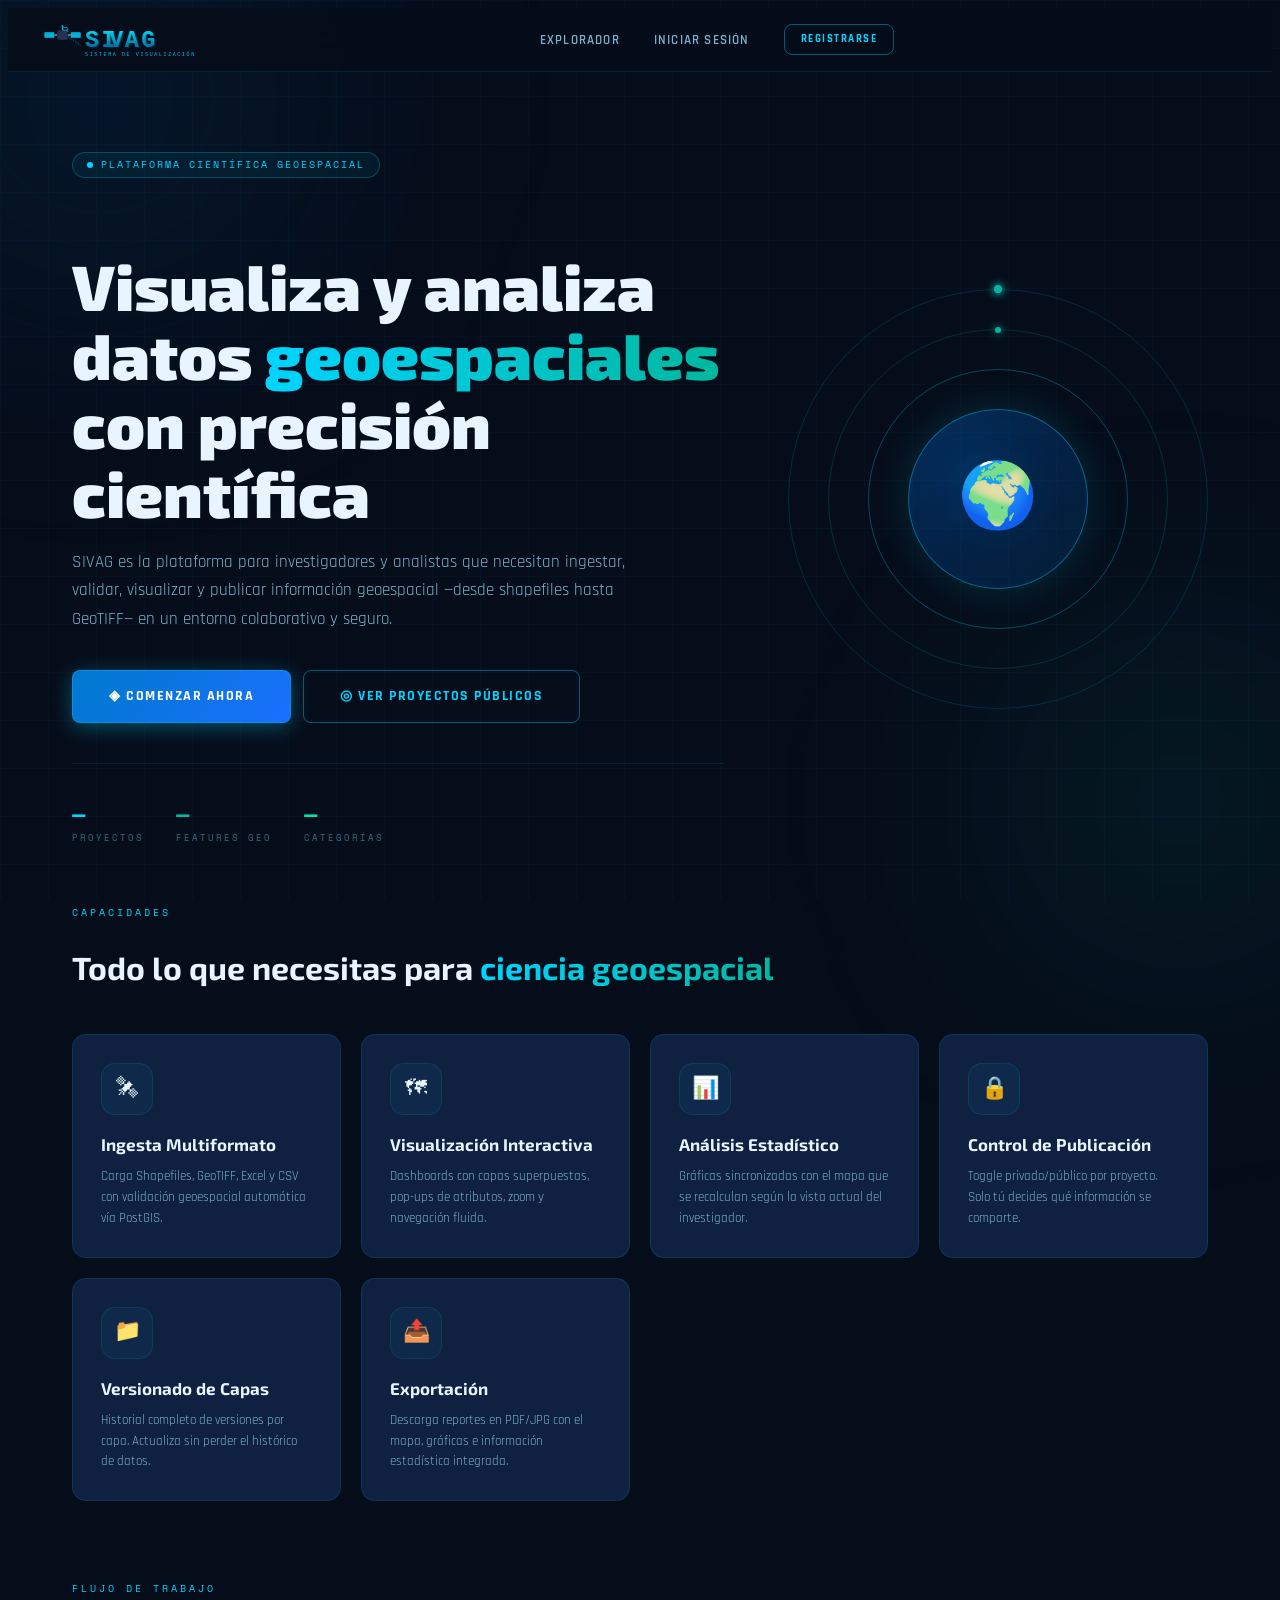
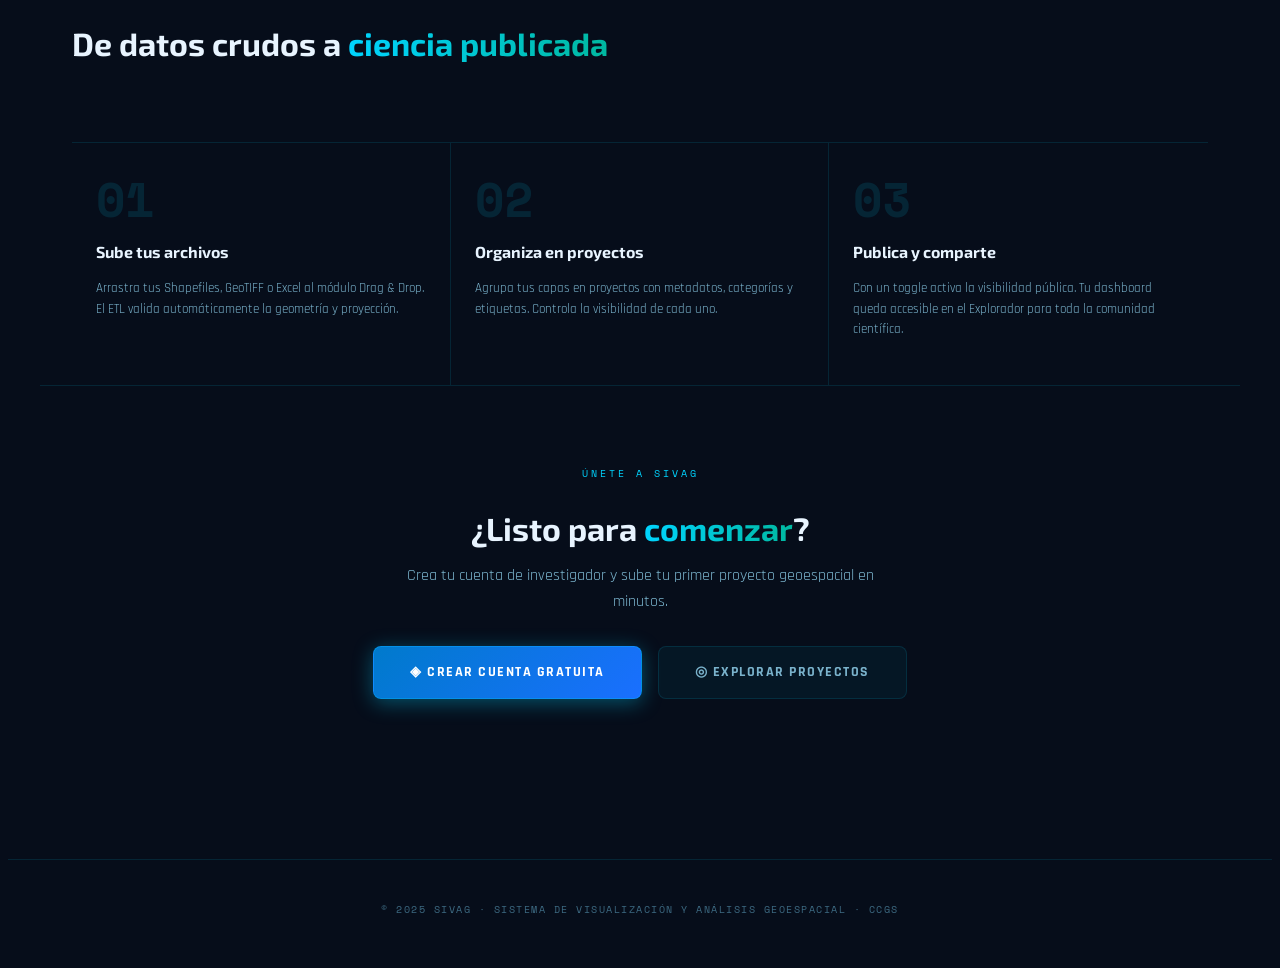
==== frontend/index.html @ d588e7d5 "Paso 6: Frontend base + autenticación UI Implementaciones frontend: - Sistema de diseño dark-space g" ====
<!DOCTYPE html>
<html lang="es">
<head>
  <meta charset="UTF-8" />
  <meta name="viewport" content="width=device-width, initial-scale=1.0" />
  <title>SIVAG — Sistema de Visualización y Análisis Geoespacial</title>
  <link rel="stylesheet" href="css/sivag.css" />
  <style>
    .sv-feature-grid {
      display: grid;
      grid-template-columns: repeat(auto-fit, minmax(260px, 1fr));
      gap: 20px;
      margin-top: 48px;
    }

    .sv-feature-card {
      padding: 28px;
      background: var(--bg-card);
      border: 1px solid var(--border-dim);
      border-radius: var(--radius-lg);
      transition: var(--transition);
    }

    .sv-feature-card:hover {
      border-color: rgba(0, 212, 255, 0.3);
      transform: translateY(-3px);
    }

    .sv-feature-card h3 {
      font-family: var(--font-display);
      font-size: 17px;
      font-weight: 700;
      color: var(--text-primary);
      margin: 0 0 8px;
    }

    .sv-feature-card p {
      font-size: 13px;
      color: var(--text-secondary);
      margin: 0;
      line-height: 1.6;
    }

    .sv-hero-globe {
      position: relative;
      width: 420px;
      height: 420px;
      flex-shrink: 0;
    }

    .sv-globe-ring {
      position: absolute;
      border-radius: 50%;
      border: 1px solid;
      transform-style: preserve-3d;
    }

    .sv-globe-outer {
      inset: 0;
      border-color: rgba(0, 212, 255, 0.15);
      animation: globe-spin 20s linear infinite;
    }

    .sv-globe-mid {
      inset: 40px;
      border-color: rgba(0, 184, 160, 0.2);
      animation: globe-spin 14s linear infinite reverse;
    }

    .sv-globe-inner {
      inset: 80px;
      border-color: rgba(0, 212, 255, 0.3);
      animation: globe-spin 8s linear infinite;
    }

    .sv-globe-core {
      position: absolute;
      inset: 120px;
      border-radius: 50%;
      background: radial-gradient(circle at 35% 35%, rgba(0, 100, 200, 0.4), rgba(0, 50, 100, 0.2));
      border: 1px solid rgba(0, 212, 255, 0.4);
      display: flex;
      align-items: center;
      justify-content: center;
      font-size: 64px;
      box-shadow: 0 0 40px rgba(0, 212, 255, 0.15), inset 0 0 40px rgba(0, 100, 200, 0.1);
    }

    .sv-globe-dot {
      position: absolute;
      width: 6px;
      height: 6px;
      border-radius: 50%;
      background: var(--accent-cyan);
      box-shadow: 0 0 8px var(--accent-cyan);
    }

    @keyframes globe-spin {
      from { transform: rotate(0deg) rotateX(30deg); }
      to   { transform: rotate(360deg) rotateX(30deg); }
    }

    .sv-orbit-dot {
      position: absolute;
      width: 8px; height: 8px;
      border-radius: 50%;
      background: var(--accent-teal);
      box-shadow: 0 0 10px var(--accent-teal);
      top: -4px; left: calc(50% - 4px);
      transform-origin: 4px calc(50% + 4px + 120px);
      animation: orbit 6s linear infinite;
    }

    @keyframes orbit {
      from { transform: rotate(0deg); }
      to   { transform: rotate(360deg); }
    }

    .sv-hero-layout {
      display: flex;
      align-items: center;
      gap: 64px;
    }

    .sv-hero-content { flex: 1; }

    .sv-steps {
      display: grid;
      grid-template-columns: repeat(3, 1fr);
      gap: 0;
      margin-top: 80px;
    }

    .sv-step-card {
      padding: 32px 24px;
      border-top: 1px solid var(--border-dim);
      position: relative;
    }

    .sv-step-card:not(:last-child) {
      border-right: 1px solid var(--border-dim);
    }

    .sv-step-num-big {
      font-family: var(--font-mono);
      font-size: 48px;
      font-weight: 700;
      color: var(--border-dim);
      line-height: 1;
      margin-bottom: 12px;
    }

    .sv-step-card h3 {
      font-family: var(--font-display);
      font-size: 16px;
      font-weight: 700;
      color: var(--text-primary);
      margin-bottom: 8px;
    }

    .sv-step-card p {
      font-size: 13px;
      color: var(--text-secondary);
      line-height: 1.6;
    }

    .sv-cta-section {
      text-align: center;
      padding: 80px 0;
      border-top: 1px solid var(--border-dim);
    }

    @media (max-width: 900px) {
      .sv-hero-layout {
        flex-direction: column;
        gap: 40px;
      }
      .sv-hero-globe {
        width: 280px;
        height: 280px;
      }
      .sv-globe-core { font-size: 42px; }
      .sv-steps { grid-template-columns: 1fr; }
      .sv-step-card:not(:last-child) { border-right: none; border-bottom: 1px solid var(--border-dim); }
    }
  </style>
</head>
<body>
  <div class="sv-bg-grid"></div>
  <div class="sv-bg-orb sv-bg-orb-1"></div>
  <div class="sv-bg-orb sv-bg-orb-2"></div>

  <!-- NAVBAR -->
  <nav class="sv-navbar" id="sv-main-navbar">
    <a href="index.html" class="sv-navbar-logo">
      <img src="assets/logo.svg" alt="SIVAG" />
    </a>
    <ul class="sv-navbar-nav" id="sv-navbar-nav">
      <!-- Renderizado dinámico por ui.js -->
    </ul>
    <div id="sv-user-badge-wrap"></div>
    <button class="sv-navbar-toggler" id="sv-navbar-toggler" aria-label="Menú">☰</button>
  </nav>

  <!-- HERO -->
  <section class="sv-hero" style="position:relative;z-index:1;">
    <div style="max-width:1200px;margin:0 auto;padding:0 2rem;">
      <div class="sv-hero-layout">
        <div class="sv-hero-content sv-page">
          <span class="sv-hero-tag">Plataforma Científica Geoespacial</span>
          <h1 class="sv-hero-title">
            Visualiza y analiza<br>
            datos <span class="highlight">geoespaciales</span><br>
            con precisión científica
          </h1>
          <p class="sv-hero-body">
            SIVAG es la plataforma para investigadores y analistas que necesitan 
            ingestar, validar, visualizar y publicar información geoespacial 
            —desde shapefiles hasta GeoTIFF— en un entorno colaborativo y seguro.
          </p>
          <div style="display:flex;gap:12px;flex-wrap:wrap;">
            <a href="registro.html" class="sv-btn sv-btn-primary sv-btn-lg">
              ◈ Comenzar ahora
            </a>
            <a href="explorador.html" class="sv-btn sv-btn-outline sv-btn-lg">
              ◎ Ver proyectos públicos
            </a>
          </div>

          <!-- Stats rápidas -->
          <div style="display:flex;gap:32px;margin-top:40px;padding-top:32px;border-top:1px solid var(--border-dim);">
            <div>
              <div style="font-family:var(--font-mono);font-size:22px;font-weight:700;color:var(--accent-cyan);" id="stat-proyectos">—</div>
              <div style="font-family:var(--font-mono);font-size:9px;letter-spacing:2px;text-transform:uppercase;color:var(--text-muted);">Proyectos</div>
            </div>
            <div>
              <div style="font-family:var(--font-mono);font-size:22px;font-weight:700;color:var(--accent-teal);" id="stat-features">—</div>
              <div style="font-family:var(--font-mono);font-size:9px;letter-spacing:2px;text-transform:uppercase;color:var(--text-muted);">Features geo</div>
            </div>
            <div>
              <div style="font-family:var(--font-mono);font-size:22px;font-weight:700;color:var(--accent-green);" id="stat-categorias">—</div>
              <div style="font-family:var(--font-mono);font-size:9px;letter-spacing:2px;text-transform:uppercase;color:var(--text-muted);">Categorías</div>
            </div>
          </div>
        </div>

        <!-- Globo animado -->
        <div class="sv-hero-globe">
          <div class="sv-globe-ring sv-globe-outer">
            <div class="sv-globe-dot" style="top:-3px;left:calc(50% - 3px);"></div>
          </div>
          <div class="sv-globe-ring sv-globe-mid">
            <div class="sv-globe-dot" style="top:-3px;left:calc(50% - 3px);background:var(--accent-teal);box-shadow:0 0 8px var(--accent-teal);"></div>
          </div>
          <div class="sv-globe-ring sv-globe-inner"></div>
          <div class="sv-globe-core">🌍</div>
          <div class="sv-orbit-dot"></div>
        </div>
      </div>
    </div>
  </section>

  <!-- FEATURES -->
  <section style="max-width:1200px;margin:0 auto;padding:0 2rem 80px;position:relative;z-index:1;">
    <span class="sv-eyebrow">Capacidades</span>
    <h2 class="sv-section-title">Todo lo que necesitas para <span>ciencia geoespacial</span></h2>

    <div class="sv-feature-grid">
      <div class="sv-feature-card sv-page">
        <div class="sv-feature-icon">🛰</div>
        <h3>Ingesta Multiformato</h3>
        <p>Carga Shapefiles, GeoTIFF, Excel y CSV con validación geoespacial automática vía PostGIS.</p>
      </div>
      <div class="sv-feature-card sv-page">
        <div class="sv-feature-icon">🗺</div>
        <h3>Visualización Interactiva</h3>
        <p>Dashboards con capas superpuestas, pop-ups de atributos, zoom y navegación fluida.</p>
      </div>
      <div class="sv-feature-card sv-page">
        <div class="sv-feature-icon">📊</div>
        <h3>Análisis Estadístico</h3>
        <p>Gráficas sincronizadas con el mapa que se recalculan según la vista actual del investigador.</p>
      </div>
      <div class="sv-feature-card sv-page">
        <div class="sv-feature-icon">🔒</div>
        <h3>Control de Publicación</h3>
        <p>Toggle privado/público por proyecto. Solo tú decides qué información se comparte.</p>
      </div>
      <div class="sv-feature-card sv-page">
        <div class="sv-feature-icon">📁</div>
        <h3>Versionado de Capas</h3>
        <p>Historial completo de versiones por capa. Actualiza sin perder el histórico de datos.</p>
      </div>
      <div class="sv-feature-card sv-page">
        <div class="sv-feature-icon">📤</div>
        <h3>Exportación</h3>
        <p>Descarga reportes en PDF/JPG con el mapa, gráficas e información estadística integrada.</p>
      </div>
    </div>
  </section>

  <!-- CÓMO FUNCIONA -->
  <section style="max-width:1200px;margin:0 auto;padding:0 2rem;position:relative;z-index:1;">
    <span class="sv-eyebrow">Flujo de trabajo</span>
    <h2 class="sv-section-title">De datos crudos a <span>ciencia publicada</span></h2>

    <div class="sv-steps">
      <div class="sv-step-card">
        <div class="sv-step-num-big">01</div>
        <h3>Sube tus archivos</h3>
        <p>Arrastra tus Shapefiles, GeoTIFF o Excel al módulo Drag & Drop. El ETL valida automáticamente la geometría y proyección.</p>
      </div>
      <div class="sv-step-card">
        <div class="sv-step-num-big">02</div>
        <h3>Organiza en proyectos</h3>
        <p>Agrupa tus capas en proyectos con metadatos, categorías y etiquetas. Controla la visibilidad de cada uno.</p>
      </div>
      <div class="sv-step-card">
        <div class="sv-step-num-big">03</div>
        <h3>Publica y comparte</h3>
        <p>Con un toggle activa la visibilidad pública. Tu dashboard queda accesible en el Explorador para toda la comunidad científica.</p>
      </div>
    </div>
  </section>

  <!-- CTA -->
  <section class="sv-cta-section" style="max-width:1200px;margin:0 auto;padding:80px 2rem;position:relative;z-index:1;">
    <span class="sv-eyebrow">Únete a SIVAG</span>
    <h2 class="sv-section-title" style="margin-bottom:16px;">¿Listo para <span>comenzar</span>?</h2>
    <p style="color:var(--text-secondary);font-size:16px;margin-bottom:32px;max-width:480px;margin-left:auto;margin-right:auto;">
      Crea tu cuenta de investigador y sube tu primer proyecto geoespacial en minutos.
    </p>
    <div style="display:flex;gap:16px;justify-content:center;flex-wrap:wrap;">
      <a href="registro.html" class="sv-btn sv-btn-primary sv-btn-lg">
        ◈ Crear cuenta gratuita
      </a>
      <a href="explorador.html" class="sv-btn sv-btn-ghost sv-btn-lg">
        ◎ Explorar proyectos
      </a>
    </div>
  </section>

  <!-- FOOTER -->
  <footer class="sv-footer" style="position:relative;z-index:1;">
    <div style="max-width:1200px;margin:0 auto;padding:0 2rem;">
      <p class="sv-footer-text">
        © 2025 SIVAG · Sistema de Visualización y Análisis Geoespacial · CCGS
      </p>
    </div>
  </footer>

  <script type="module">
    import { renderNavbar } from './js/ui.js';
    import { API } from './js/api.js';

    renderNavbar();

    // Cargar estadísticas públicas
    async function loadStats() {
      try {
        const cats = await API.get('/api/proyectos/categorias/');
        const total = cats.reduce((sum, c) => sum + (c.total || 0), 0);
        document.getElementById('stat-proyectos').textContent = total;
        document.getElementById('stat-categorias').textContent = cats.length;

        const proyectos = await API.get('/api/proyectos/?page_size=1');
        if (proyectos.total) {
          document.getElementById('stat-proyectos').textContent = proyectos.total;
        }
      } catch {
        // Stats no críticas
      }
    }

    loadStats();
  </script>
</body>
</html>
---- frontend/css/sivag.css ----
/* ================================================================
   SIVAG — sivag.css
   Sistema de Visualización y Análisis Geoespacial
   Tema: Dark-space científico con acentos cyan/teal
   ================================================================ */

/* ── Google Fonts ─────────────────────────────────────────────── */
@import url('https://fonts.googleapis.com/css2?family=Space+Mono:ital,wght@0,400;0,700;1,400&family=Exo+2:ital,wght@0,300;0,400;0,600;0,700;0,900;1,300&family=Rajdhani:wght@300;400;500;600;700&display=swap');

/* ── Variables ─────────────────────────────────────────────────── */
:root {
  --bg-deep:       #060d1a;
  --bg-dark:       #0b1729;
  --bg-card:       #0f2040;
  --bg-card-hover: #132845;
  --bg-input:      #0a1830;
  --bg-glass:      rgba(0, 180, 220, 0.06);

  --accent-cyan:   #00d4ff;
  --accent-teal:   #00b8a0;
  --accent-blue:   #1a6fff;
  --accent-green:  #00e5aa;
  --accent-amber:  #ffb700;
  --accent-red:    #ff4466;

  --text-primary:  #e8f4ff;
  --text-secondary:#7ab3cc;
  --text-muted:    #3d6a82;
  --text-label:    #00d4ff;

  --border-dim:    rgba(0, 212, 255, 0.12);
  --border-glow:   rgba(0, 212, 255, 0.4);
  --border-input:  rgba(0, 212, 255, 0.2);

  --shadow-card:   0 8px 32px rgba(0, 0, 0, 0.6);
  --shadow-glow:   0 0 24px rgba(0, 212, 255, 0.2);
  --shadow-btn:    0 4px 20px rgba(0, 212, 255, 0.35);

  --font-display:  'Exo 2', sans-serif;
  --font-mono:     'Space Mono', monospace;
  --font-ui:       'Rajdhani', sans-serif;

  --radius-sm:     4px;
  --radius-md:     8px;
  --radius-lg:     14px;
  --radius-xl:     20px;

  --transition:    all 0.25s cubic-bezier(0.4, 0, 0.2, 1);
  --transition-slow: all 0.5s cubic-bezier(0.4, 0, 0.2, 1);
}

/* ── Reset & Base ────────────────────────────────────────────── */
*, *::before, *::after { box-sizing: border-box; }

html { scroll-behavior: smooth; }

body {
  font-family: var(--font-ui);
  font-size: 15px;
  background-color: var(--bg-deep);
  color: var(--text-primary);
  min-height: 100vh;
  overflow-x: hidden;
  line-height: 1.6;
}

/* Scrollbar */
::-webkit-scrollbar { width: 6px; }
::-webkit-scrollbar-track { background: var(--bg-dark); }
::-webkit-scrollbar-thumb { background: var(--accent-teal); border-radius: 3px; }

/* ── Background grid ─────────────────────────────────────────── */
.sv-bg-grid {
  position: fixed;
  inset: 0;
  z-index: 0;
  background-image:
    linear-gradient(rgba(0, 212, 255, 0.03) 1px, transparent 1px),
    linear-gradient(90deg, rgba(0, 212, 255, 0.03) 1px, transparent 1px);
  background-size: 48px 48px;
  pointer-events: none;
}

.sv-bg-orb {
  position: fixed;
  border-radius: 50%;
  filter: blur(120px);
  pointer-events: none;
  z-index: 0;
}

.sv-bg-orb-1 {
  width: 600px; height: 600px;
  top: -200px; left: -200px;
  background: radial-gradient(circle, rgba(0, 100, 180, 0.18) 0%, transparent 70%);
}

.sv-bg-orb-2 {
  width: 500px; height: 500px;
  bottom: -150px; right: -150px;
  background: radial-gradient(circle, rgba(0, 180, 160, 0.14) 0%, transparent 70%);
}

/* ── Navbar ──────────────────────────────────────────────────── */
.sv-navbar {
  position: sticky;
  top: 0;
  z-index: 1000;
  background: rgba(6, 13, 26, 0.88);
  backdrop-filter: blur(16px);
  -webkit-backdrop-filter: blur(16px);
  border-bottom: 1px solid var(--border-dim);
  padding: 0 2rem;
  height: 64px;
  display: flex;
  align-items: center;
  justify-content: space-between;
  transition: var(--transition);
}

.sv-navbar.scrolled {
  box-shadow: 0 2px 24px rgba(0, 0, 0, 0.5);
  border-bottom-color: var(--border-glow);
}

.sv-navbar-logo {
  display: flex;
  align-items: center;
  gap: 12px;
  text-decoration: none;
}

.sv-navbar-logo img {
  height: 44px;
  width: auto;
}

.sv-navbar-nav {
  display: flex;
  align-items: center;
  gap: 4px;
  list-style: none;
  margin: 0;
  padding: 0;
}

.sv-nav-link {
  font-family: var(--font-ui);
  font-size: 13px;
  font-weight: 600;
  letter-spacing: 1.2px;
  text-transform: uppercase;
  color: var(--text-secondary);
  text-decoration: none;
  padding: 6px 14px;
  border-radius: var(--radius-sm);
  transition: var(--transition);
  border: 1px solid transparent;
  position: relative;
}

.sv-nav-link:hover, .sv-nav-link.active {
  color: var(--accent-cyan);
  border-color: var(--border-dim);
  background: var(--bg-glass);
}

.sv-nav-link::after {
  content: '';
  position: absolute;
  bottom: -1px; left: 50%; right: 50%;
  height: 2px;
  background: var(--accent-cyan);
  transition: var(--transition);
  opacity: 0;
}

.sv-nav-link.active::after,
.sv-nav-link:hover::after {
  left: 14px; right: 14px;
  opacity: 1;
}

/* User badge in navbar */
.sv-user-badge {
  display: flex;
  align-items: center;
  gap: 8px;
  padding: 4px 12px 4px 4px;
  border: 1px solid var(--border-dim);
  border-radius: 24px;
  background: var(--bg-glass);
  cursor: pointer;
  transition: var(--transition);
}

.sv-user-badge:hover {
  border-color: var(--border-glow);
  background: rgba(0, 212, 255, 0.1);
}

.sv-user-avatar {
  width: 28px; height: 28px;
  border-radius: 50%;
  background: linear-gradient(135deg, var(--accent-blue), var(--accent-teal));
  display: flex; align-items: center; justify-content: center;
  font-size: 12px; font-weight: 700;
  font-family: var(--font-mono);
  color: var(--text-primary);
}

.sv-user-name {
  font-size: 12px;
  font-weight: 600;
  letter-spacing: 0.5px;
  color: var(--text-primary);
}

.sv-role-badge {
  font-size: 9px;
  font-family: var(--font-mono);
  letter-spacing: 1px;
  text-transform: uppercase;
  padding: 1px 6px;
  border-radius: 3px;
}

.sv-role-badge.inv  { background: rgba(0, 212, 255, 0.15); color: var(--accent-cyan); border: 1px solid rgba(0,212,255,0.3); }
.sv-role-badge.norm { background: rgba(0, 229, 170, 0.15); color: var(--accent-green); border: 1px solid rgba(0,229,170,0.3); }
.sv-role-badge.adm  { background: rgba(255, 183, 0, 0.15); color: var(--accent-amber); border: 1px solid rgba(255,183,0,0.3); }

/* Mobile hamburger */
.sv-navbar-toggler {
  display: none;
  background: none;
  border: 1px solid var(--border-dim);
  border-radius: var(--radius-sm);
  color: var(--text-secondary);
  padding: 6px 10px;
  cursor: pointer;
  font-size: 18px;
  transition: var(--transition);
}

.sv-navbar-toggler:hover {
  border-color: var(--accent-cyan);
  color: var(--accent-cyan);
}

/* ── Buttons ────────────────────────────────────────────────── */
.sv-btn {
  display: inline-flex;
  align-items: center;
  justify-content: center;
  gap: 8px;
  font-family: var(--font-ui);
  font-size: 13px;
  font-weight: 700;
  letter-spacing: 1.5px;
  text-transform: uppercase;
  padding: 10px 24px;
  border-radius: var(--radius-md);
  border: 1px solid transparent;
  cursor: pointer;
  text-decoration: none;
  transition: var(--transition);
  position: relative;
  overflow: hidden;
  white-space: nowrap;
}

.sv-btn::before {
  content: '';
  position: absolute;
  inset: 0;
  background: linear-gradient(135deg, rgba(255,255,255,0.08) 0%, transparent 60%);
  opacity: 0;
  transition: var(--transition);
}

.sv-btn:hover::before { opacity: 1; }

.sv-btn-primary {
  background: linear-gradient(135deg, #007acc, var(--accent-blue));
  color: #fff;
  border-color: rgba(0, 180, 255, 0.4);
  box-shadow: var(--shadow-btn);
}

.sv-btn-primary:hover {
  transform: translateY(-2px);
  box-shadow: 0 8px 28px rgba(0, 212, 255, 0.45);
  color: #fff;
}

.sv-btn-primary:active { transform: translateY(0); }

.sv-btn-outline {
  background: transparent;
  color: var(--accent-cyan);
  border-color: var(--border-glow);
}

.sv-btn-outline:hover {
  background: var(--bg-glass);
  transform: translateY(-2px);
  color: var(--accent-cyan);
}

.sv-btn-ghost {
  background: var(--bg-glass);
  color: var(--text-secondary);
  border-color: var(--border-dim);
}

.sv-btn-ghost:hover {
  color: var(--text-primary);
  border-color: var(--border-glow);
}

.sv-btn-danger {
  background: rgba(255, 68, 102, 0.15);
  color: var(--accent-red);
  border-color: rgba(255, 68, 102, 0.35);
}

.sv-btn-danger:hover {
  background: rgba(255, 68, 102, 0.25);
  color: var(--accent-red);
}

.sv-btn-sm { padding: 6px 16px; font-size: 11px; }
.sv-btn-lg { padding: 14px 36px; font-size: 14px; }
.sv-btn-block { width: 100%; }

.sv-btn:disabled {
  opacity: 0.4;
  cursor: not-allowed;
  transform: none !important;
  box-shadow: none !important;
}

/* Spinner inside button */
.sv-btn .sv-spinner {
  width: 14px; height: 14px;
  border: 2px solid rgba(255,255,255,0.3);
  border-top-color: #fff;
  border-radius: 50%;
  animation: spin 0.6s linear infinite;
}

@keyframes spin { to { transform: rotate(360deg); } }

/* ── Forms ─────────────────────────────────────────────────── */
.sv-form-group {
  margin-bottom: 20px;
  position: relative;
}

.sv-label {
  display: block;
  font-family: var(--font-mono);
  font-size: 10px;
  letter-spacing: 2px;
  text-transform: uppercase;
  color: var(--text-label);
  margin-bottom: 6px;
}

.sv-input {
  display: block;
  width: 100%;
  padding: 11px 16px;
  background: var(--bg-input);
  border: 1px solid var(--border-input);
  border-radius: var(--radius-md);
  color: var(--text-primary);
  font-family: var(--font-ui);
  font-size: 14px;
  font-weight: 500;
  transition: var(--transition);
  outline: none;
}

.sv-input:focus {
  border-color: var(--accent-cyan);
  box-shadow: 0 0 0 3px rgba(0, 212, 255, 0.12);
  background: rgba(0, 212, 255, 0.04);
}

.sv-input::placeholder { color: var(--text-muted); font-weight: 400; }

.sv-input.is-invalid {
  border-color: var(--accent-red);
  box-shadow: 0 0 0 3px rgba(255, 68, 102, 0.12);
}

.sv-input.is-valid {
  border-color: var(--accent-green);
}

.sv-field-error {
  font-family: var(--font-mono);
  font-size: 10px;
  letter-spacing: 0.5px;
  color: var(--accent-red);
  margin-top: 5px;
  display: none;
  animation: fadeInDown 0.2s ease;
}

.sv-field-error.visible { display: block; }

.sv-input-icon {
  position: relative;
}

.sv-input-icon .sv-input {
  padding-left: 42px;
}

.sv-input-icon .sv-icon {
  position: absolute;
  left: 14px;
  top: 50%;
  transform: translateY(-50%);
  color: var(--text-muted);
  font-size: 14px;
  transition: var(--transition);
}

.sv-input-icon:focus-within .sv-icon {
  color: var(--accent-cyan);
}

.sv-input-icon .sv-eye-toggle {
  position: absolute;
  right: 12px;
  top: 50%;
  transform: translateY(-50%);
  background: none;
  border: none;
  color: var(--text-muted);
  cursor: pointer;
  padding: 4px;
  font-size: 14px;
  transition: var(--transition);
}

.sv-input-icon .sv-eye-toggle:hover { color: var(--accent-cyan); }

/* Password strength bar */
.sv-pw-strength {
  display: flex;
  gap: 4px;
  margin-top: 6px;
}

.sv-pw-bar {
  flex: 1;
  height: 3px;
  border-radius: 2px;
  background: var(--bg-card);
  transition: background 0.3s;
}

.sv-pw-bar.weak   { background: var(--accent-red); }
.sv-pw-bar.fair   { background: var(--accent-amber); }
.sv-pw-bar.good   { background: var(--accent-teal); }
.sv-pw-bar.strong { background: var(--accent-green); }

/* ── Cards ──────────────────────────────────────────────────── */
.sv-card {
  background: var(--bg-card);
  border: 1px solid var(--border-dim);
  border-radius: var(--radius-lg);
  padding: 28px;
  box-shadow: var(--shadow-card);
  transition: var(--transition);
  position: relative;
}

.sv-card:hover {
  border-color: rgba(0, 212, 255, 0.22);
  transform: translateY(-2px);
  box-shadow: 0 12px 40px rgba(0, 0, 0, 0.7);
}

.sv-card::before {
  content: '';
  position: absolute;
  top: 0; left: 20px; right: 20px;
  height: 1px;
  background: linear-gradient(90deg, transparent, var(--border-glow), transparent);
  opacity: 0;
  transition: var(--transition);
}

.sv-card:hover::before { opacity: 1; }

/* Auth card */
.sv-auth-card {
  background: var(--bg-card);
  border: 1px solid var(--border-dim);
  border-radius: var(--radius-xl);
  padding: 40px;
  box-shadow: var(--shadow-card), 0 0 80px rgba(0, 100, 180, 0.1);
  position: relative;
  overflow: hidden;
}

.sv-auth-card::before {
  content: '';
  position: absolute;
  top: 0; left: 0; right: 0;
  height: 3px;
  background: linear-gradient(90deg, var(--accent-blue), var(--accent-cyan), var(--accent-teal));
}

/* ── Auth page layout ────────────────────────────────────────── */
.sv-auth-page {
  min-height: 100vh;
  display: flex;
  align-items: center;
  justify-content: center;
  padding: 2rem;
  position: relative;
}

.sv-auth-container {
  width: 100%;
  max-width: 460px;
  position: relative;
  z-index: 1;
}

.sv-auth-logo {
  display: block;
  margin: 0 auto 28px;
  height: 60px;
  width: auto;
}

.sv-auth-title {
  font-family: var(--font-display);
  font-size: 22px;
  font-weight: 700;
  color: var(--text-primary);
  text-align: center;
  margin-bottom: 4px;
  letter-spacing: 0.5px;
}

.sv-auth-subtitle {
  font-family: var(--font-mono);
  font-size: 11px;
  color: var(--text-muted);
  text-align: center;
  letter-spacing: 2px;
  text-transform: uppercase;
  margin-bottom: 32px;
}

/* ── Alerts ─────────────────────────────────────────────────── */
.sv-alert {
  display: flex;
  align-items: flex-start;
  gap: 12px;
  padding: 14px 18px;
  border-radius: var(--radius-md);
  font-size: 13px;
  font-weight: 500;
  margin-bottom: 20px;
  animation: slideInDown 0.3s ease;
  position: relative;
}

@keyframes slideInDown {
  from { opacity: 0; transform: translateY(-8px); }
  to   { opacity: 1; transform: translateY(0); }
}

.sv-alert-icon { font-size: 15px; flex-shrink: 0; margin-top: 1px; }

.sv-alert-error {
  background: rgba(255, 68, 102, 0.12);
  border: 1px solid rgba(255, 68, 102, 0.3);
  color: #ff8899;
}

.sv-alert-success {
  background: rgba(0, 229, 170, 0.1);
  border: 1px solid rgba(0, 229, 170, 0.3);
  color: #00e5aa;
}

.sv-alert-info {
  background: rgba(0, 212, 255, 0.1);
  border: 1px solid rgba(0, 212, 255, 0.25);
  color: var(--accent-cyan);
}

.sv-alert-warning {
  background: rgba(255, 183, 0, 0.1);
  border: 1px solid rgba(255, 183, 0, 0.3);
  color: var(--accent-amber);
}

.sv-alert-close {
  position: absolute;
  right: 12px; top: 50%;
  transform: translateY(-50%);
  background: none;
  border: none;
  color: currentColor;
  cursor: pointer;
  opacity: 0.6;
  font-size: 16px;
  line-height: 1;
  padding: 0;
  transition: opacity 0.2s;
}

.sv-alert-close:hover { opacity: 1; }

/* ── Section titles & helpers ────────────────────────────────── */
.sv-section-title {
  font-family: var(--font-display);
  font-size: 32px;
  font-weight: 700;
  color: var(--text-primary);
  line-height: 1.2;
}

.sv-section-title span {
  background: linear-gradient(90deg, var(--accent-cyan), var(--accent-teal));
  -webkit-background-clip: text;
  -webkit-text-fill-color: transparent;
  background-clip: text;
}

.sv-eyebrow {
  font-family: var(--font-mono);
  font-size: 10px;
  letter-spacing: 3px;
  text-transform: uppercase;
  color: var(--accent-cyan);
  display: block;
  margin-bottom: 8px;
}

.sv-text-mono {
  font-family: var(--font-mono);
}

/* Divider */
.sv-divider {
  border: none;
  border-top: 1px solid var(--border-dim);
  margin: 24px 0;
}

.sv-divider-text {
  display: flex;
  align-items: center;
  gap: 12px;
  color: var(--text-muted);
  font-family: var(--font-mono);
  font-size: 10px;
  letter-spacing: 2px;
  text-transform: uppercase;
  margin: 24px 0;
}

.sv-divider-text::before,
.sv-divider-text::after {
  content: '';
  flex: 1;
  height: 1px;
  background: var(--border-dim);
}

/* ── Role selector ─────────────────────────────────────────── */
.sv-role-selector {
  display: grid;
  grid-template-columns: 1fr 1fr;
  gap: 12px;
  margin-bottom: 28px;
}

.sv-role-option {
  position: relative;
}

.sv-role-option input {
  position: absolute;
  opacity: 0;
  width: 0; height: 0;
}

.sv-role-label {
  display: flex;
  flex-direction: column;
  align-items: center;
  gap: 8px;
  padding: 20px 12px;
  border: 1px solid var(--border-dim);
  border-radius: var(--radius-lg);
  cursor: pointer;
  transition: var(--transition);
  background: var(--bg-input);
}

.sv-role-label:hover {
  border-color: rgba(0, 212, 255, 0.3);
  background: var(--bg-glass);
}

.sv-role-option input:checked + .sv-role-label {
  border-color: var(--accent-cyan);
  background: rgba(0, 212, 255, 0.08);
  box-shadow: 0 0 16px rgba(0, 212, 255, 0.15);
}

.sv-role-icon {
  font-size: 28px;
  line-height: 1;
}

.sv-role-name {
  font-family: var(--font-ui);
  font-size: 13px;
  font-weight: 700;
  letter-spacing: 1px;
  text-transform: uppercase;
  color: var(--text-primary);
}

.sv-role-desc {
  font-size: 11px;
  color: var(--text-muted);
  text-align: center;
  line-height: 1.4;
}

/* ── Stepper ─────────────────────────────────────────────────── */
.sv-stepper {
  display: flex;
  align-items: center;
  gap: 0;
  margin-bottom: 32px;
}

.sv-step {
  display: flex;
  flex-direction: column;
  align-items: center;
  gap: 4px;
  flex: 1;
  position: relative;
}

.sv-step:not(:last-child)::after {
  content: '';
  position: absolute;
  top: 14px;
  left: calc(50% + 14px);
  right: calc(-50% + 14px);
  height: 1px;
  background: var(--border-dim);
  transition: background 0.4s;
}

.sv-step.completed:not(:last-child)::after {
  background: var(--accent-cyan);
}

.sv-step-num {
  width: 28px; height: 28px;
  border-radius: 50%;
  display: flex; align-items: center; justify-content: center;
  font-family: var(--font-mono);
  font-size: 11px;
  font-weight: 700;
  border: 1px solid var(--border-dim);
  background: var(--bg-input);
  color: var(--text-muted);
  transition: var(--transition);
}

.sv-step.active .sv-step-num {
  border-color: var(--accent-cyan);
  background: rgba(0, 212, 255, 0.15);
  color: var(--accent-cyan);
  box-shadow: 0 0 12px rgba(0, 212, 255, 0.3);
}

.sv-step.completed .sv-step-num {
  border-color: var(--accent-teal);
  background: var(--accent-teal);
  color: var(--bg-deep);
}

.sv-step-label {
  font-family: var(--font-mono);
  font-size: 9px;
  letter-spacing: 1px;
  text-transform: uppercase;
  color: var(--text-muted);
}

.sv-step.active .sv-step-label { color: var(--accent-cyan); }
.sv-step.completed .sv-step-label { color: var(--accent-teal); }

/* ── Tags / chips ─────────────────────────────────────────── */
.sv-tag {
  display: inline-flex;
  align-items: center;
  gap: 4px;
  padding: 3px 10px;
  border-radius: 20px;
  font-family: var(--font-mono);
  font-size: 10px;
  letter-spacing: 0.5px;
  text-transform: uppercase;
  border: 1px solid;
}

.sv-tag-cyan    { color: var(--accent-cyan);  border-color: rgba(0,212,255,0.3);  background: rgba(0,212,255,0.08); }
.sv-tag-teal    { color: var(--accent-teal);  border-color: rgba(0,184,160,0.3);  background: rgba(0,184,160,0.08); }
.sv-tag-green   { color: var(--accent-green); border-color: rgba(0,229,170,0.3);  background: rgba(0,229,170,0.08); }
.sv-tag-amber   { color: var(--accent-amber); border-color: rgba(255,183,0,0.3);  background: rgba(255,183,0,0.08); }
.sv-tag-red     { color: var(--accent-red);   border-color: rgba(255,68,102,0.3); background: rgba(255,68,102,0.08); }
.sv-tag-dim     { color: var(--text-muted);   border-color: var(--border-dim);    background: transparent; }

/* ── Project cards ─────────────────────────────────────────── */
.sv-project-grid {
  display: grid;
  grid-template-columns: repeat(auto-fill, minmax(300px, 1fr));
  gap: 20px;
}

.sv-project-card {
  background: var(--bg-card);
  border: 1px solid var(--border-dim);
  border-radius: var(--radius-lg);
  overflow: hidden;
  transition: var(--transition);
  cursor: pointer;
  text-decoration: none;
  color: inherit;
  display: block;
}

.sv-project-card:hover {
  border-color: rgba(0, 212, 255, 0.3);
  transform: translateY(-4px);
  box-shadow: 0 16px 48px rgba(0, 0, 0, 0.7), 0 0 24px rgba(0, 212, 255, 0.1);
  color: inherit;
  text-decoration: none;
}

.sv-project-thumb {
  height: 140px;
  background: linear-gradient(135deg, #0a1830 0%, #0f2840 100%);
  position: relative;
  overflow: hidden;
  display: flex;
  align-items: center;
  justify-content: center;
}

.sv-project-thumb img {
  width: 100%; height: 100%;
  object-fit: cover;
}

.sv-project-thumb-placeholder {
  font-size: 40px;
  opacity: 0.15;
}

.sv-project-thumb-overlay {
  position: absolute;
  inset: 0;
  background: linear-gradient(to bottom, transparent 40%, var(--bg-card));
}

.sv-project-category {
  position: absolute;
  top: 10px; left: 10px;
}

.sv-project-body {
  padding: 18px;
}

.sv-project-title {
  font-family: var(--font-display);
  font-size: 15px;
  font-weight: 600;
  color: var(--text-primary);
  margin-bottom: 6px;
  line-height: 1.3;
  display: -webkit-box;
  -webkit-line-clamp: 2;
  -webkit-box-orient: vertical;
  overflow: hidden;
}

.sv-project-author {
  font-family: var(--font-mono);
  font-size: 10px;
  color: var(--accent-cyan);
  letter-spacing: 0.5px;
  margin-bottom: 8px;
}

.sv-project-desc {
  font-size: 12px;
  color: var(--text-secondary);
  line-height: 1.5;
  display: -webkit-box;
  -webkit-line-clamp: 2;
  -webkit-box-orient: vertical;
  overflow: hidden;
  margin-bottom: 12px;
}

.sv-project-meta {
  display: flex;
  gap: 12px;
  font-family: var(--font-mono);
  font-size: 10px;
  color: var(--text-muted);
}

.sv-project-meta span {
  display: flex;
  align-items: center;
  gap: 4px;
}

/* ── Stats bar ─────────────────────────────────────────────── */
.sv-stats-row {
  display: grid;
  grid-template-columns: repeat(auto-fit, minmax(160px, 1fr));
  gap: 16px;
  margin-bottom: 32px;
}

.sv-stat-card {
  background: var(--bg-card);
  border: 1px solid var(--border-dim);
  border-radius: var(--radius-lg);
  padding: 20px;
  display: flex;
  flex-direction: column;
  gap: 4px;
  transition: var(--transition);
}

.sv-stat-card:hover {
  border-color: rgba(0, 212, 255, 0.25);
}

.sv-stat-value {
  font-family: var(--font-mono);
  font-size: 28px;
  font-weight: 700;
  color: var(--text-primary);
  line-height: 1;
}

.sv-stat-label {
  font-size: 11px;
  color: var(--text-muted);
  letter-spacing: 0.5px;
  text-transform: uppercase;
  font-family: var(--font-mono);
}

.sv-stat-accent-cyan .sv-stat-value  { color: var(--accent-cyan); }
.sv-stat-accent-teal .sv-stat-value  { color: var(--accent-teal); }
.sv-stat-accent-green .sv-stat-value { color: var(--accent-green); }
.sv-stat-accent-amber .sv-stat-value { color: var(--accent-amber); }

/* ── Toggle ─────────────────────────────────────────────────── */
.sv-toggle-wrap {
  display: flex;
  align-items: center;
  gap: 10px;
}

.sv-toggle {
  position: relative;
  width: 44px;
  height: 24px;
  flex-shrink: 0;
}

.sv-toggle input {
  opacity: 0;
  width: 0; height: 0;
  position: absolute;
}

.sv-toggle-slider {
  position: absolute;
  inset: 0;
  border-radius: 12px;
  background: var(--bg-input);
  border: 1px solid var(--border-dim);
  cursor: pointer;
  transition: var(--transition);
}

.sv-toggle-slider::before {
  content: '';
  position: absolute;
  width: 16px; height: 16px;
  left: 3px; top: 3px;
  border-radius: 50%;
  background: var(--text-muted);
  transition: var(--transition);
}

.sv-toggle input:checked + .sv-toggle-slider {
  background: rgba(0, 229, 170, 0.2);
  border-color: var(--accent-green);
}

.sv-toggle input:checked + .sv-toggle-slider::before {
  transform: translateX(20px);
  background: var(--accent-green);
}

.sv-toggle-label {
  font-size: 12px;
  color: var(--text-secondary);
}

/* ── Loading / Skeleton ──────────────────────────────────────── */
.sv-loading-screen {
  position: fixed;
  inset: 0;
  background: var(--bg-deep);
  z-index: 9999;
  display: flex;
  flex-direction: column;
  align-items: center;
  justify-content: center;
  gap: 20px;
}

.sv-loader {
  width: 40px; height: 40px;
  border: 2px solid var(--border-dim);
  border-top-color: var(--accent-cyan);
  border-radius: 50%;
  animation: spin 0.7s linear infinite;
}

.sv-loader-text {
  font-family: var(--font-mono);
  font-size: 11px;
  color: var(--text-muted);
  letter-spacing: 3px;
  text-transform: uppercase;
  animation: pulse 1.5s ease-in-out infinite;
}

@keyframes pulse {
  0%, 100% { opacity: 0.4; }
  50%       { opacity: 1; }
}

.sv-skeleton {
  background: linear-gradient(90deg, var(--bg-card) 25%, var(--bg-card-hover) 50%, var(--bg-card) 75%);
  background-size: 200% 100%;
  animation: shimmer 1.4s infinite;
  border-radius: var(--radius-sm);
}

@keyframes shimmer {
  0%   { background-position: 200% 0; }
  100% { background-position: -200% 0; }
}

/* ── Page transitions ─────────────────────────────────────────── */
.sv-page {
  animation: fadeInUp 0.4s ease;
}

@keyframes fadeInUp {
  from { opacity: 0; transform: translateY(12px); }
  to   { opacity: 1; transform: translateY(0); }
}

@keyframes fadeInDown {
  from { opacity: 0; transform: translateY(-8px); }
  to   { opacity: 1; transform: translateY(0); }
}

/* ── Hero section ─────────────────────────────────────────────── */
.sv-hero {
  padding: 80px 0 60px;
  position: relative;
}

.sv-hero-tag {
  display: inline-flex;
  align-items: center;
  gap: 8px;
  padding: 4px 14px;
  border: 1px solid rgba(0, 212, 255, 0.25);
  border-radius: 20px;
  background: rgba(0, 212, 255, 0.06);
  font-family: var(--font-mono);
  font-size: 10px;
  letter-spacing: 2px;
  text-transform: uppercase;
  color: var(--accent-cyan);
  margin-bottom: 20px;
}

.sv-hero-tag::before {
  content: '';
  width: 6px; height: 6px;
  border-radius: 50%;
  background: var(--accent-cyan);
  animation: pulse 1.5s ease-in-out infinite;
}

.sv-hero-title {
  font-family: var(--font-display);
  font-size: clamp(36px, 6vw, 64px);
  font-weight: 900;
  line-height: 1.08;
  color: var(--text-primary);
  margin-bottom: 20px;
}

.sv-hero-title .highlight {
  background: linear-gradient(90deg, var(--accent-cyan), var(--accent-teal));
  -webkit-background-clip: text;
  -webkit-text-fill-color: transparent;
  background-clip: text;
}

.sv-hero-body {
  font-size: 17px;
  color: var(--text-secondary);
  max-width: 560px;
  line-height: 1.7;
  margin-bottom: 36px;
}

/* Feature icons */
.sv-feature-icon {
  width: 52px; height: 52px;
  border-radius: var(--radius-lg);
  display: flex; align-items: center; justify-content: center;
  font-size: 22px;
  background: var(--bg-glass);
  border: 1px solid var(--border-dim);
  flex-shrink: 0;
  margin-bottom: 16px;
}

/* ── Footer ─────────────────────────────────────────────────── */
.sv-footer {
  border-top: 1px solid var(--border-dim);
  padding: 32px 0;
  margin-top: 80px;
}

.sv-footer-text {
  font-family: var(--font-mono);
  font-size: 10px;
  letter-spacing: 1.5px;
  text-transform: uppercase;
  color: var(--text-muted);
  text-align: center;
}

/* ── Dropdown ─────────────────────────────────────────────────── */
.sv-dropdown {
  position: relative;
}

.sv-dropdown-menu {
  position: absolute;
  top: calc(100% + 8px);
  right: 0;
  min-width: 180px;
  background: var(--bg-card);
  border: 1px solid var(--border-dim);
  border-radius: var(--radius-lg);
  box-shadow: var(--shadow-card);
  padding: 6px;
  z-index: 200;
  animation: fadeInDown 0.2s ease;
  display: none;
}

.sv-dropdown-menu.open { display: block; }

.sv-dropdown-item {
  display: flex;
  align-items: center;
  gap: 10px;
  padding: 9px 12px;
  border-radius: var(--radius-md);
  font-size: 13px;
  color: var(--text-secondary);
  cursor: pointer;
  transition: var(--transition);
  text-decoration: none;
  border: none;
  background: none;
  width: 100%;
  text-align: left;
}

.sv-dropdown-item:hover {
  background: var(--bg-glass);
  color: var(--text-primary);
}

.sv-dropdown-item.danger:hover {
  background: rgba(255, 68, 102, 0.1);
  color: var(--accent-red);
}

.sv-dropdown-divider {
  height: 1px;
  background: var(--border-dim);
  margin: 4px 0;
}

/* ── Panel layout ─────────────────────────────────────────────── */
.sv-panel-layout {
  display: grid;
  grid-template-columns: 240px 1fr;
  gap: 0;
  min-height: calc(100vh - 64px);
}

.sv-sidebar {
  background: var(--bg-dark);
  border-right: 1px solid var(--border-dim);
  padding: 24px 0;
  position: sticky;
  top: 64px;
  height: calc(100vh - 64px);
  overflow-y: auto;
}

.sv-sidebar-section {
  padding: 0 12px;
  margin-bottom: 24px;
}

.sv-sidebar-label {
  font-family: var(--font-mono);
  font-size: 9px;
  letter-spacing: 2px;
  text-transform: uppercase;
  color: var(--text-muted);
  padding: 0 12px;
  margin-bottom: 6px;
}

.sv-sidebar-link {
  display: flex;
  align-items: center;
  gap: 10px;
  padding: 9px 12px;
  border-radius: var(--radius-md);
  font-size: 13px;
  font-weight: 600;
  color: var(--text-secondary);
  text-decoration: none;
  transition: var(--transition);
  cursor: pointer;
  border: none;
  background: none;
  width: 100%;
  text-align: left;
}

.sv-sidebar-link:hover {
  background: var(--bg-glass);
  color: var(--text-primary);
}

.sv-sidebar-link.active {
  background: rgba(0, 212, 255, 0.1);
  color: var(--accent-cyan);
  border-right: 2px solid var(--accent-cyan);
}

.sv-sidebar-link .sv-sidebar-icon {
  font-size: 16px;
  width: 20px;
  text-align: center;
}

.sv-panel-main {
  padding: 32px;
  overflow-y: auto;
}

/* ── Search / filter bar ─────────────────────────────────────── */
.sv-filter-bar {
  display: flex;
  gap: 12px;
  align-items: center;
  flex-wrap: wrap;
  margin-bottom: 24px;
  padding: 16px 20px;
  background: var(--bg-card);
  border: 1px solid var(--border-dim);
  border-radius: var(--radius-lg);
}

.sv-filter-select {
  padding: 8px 12px;
  background: var(--bg-input);
  border: 1px solid var(--border-input);
  border-radius: var(--radius-md);
  color: var(--text-primary);
  font-family: var(--font-ui);
  font-size: 13px;
  outline: none;
  cursor: pointer;
  transition: var(--transition);
}

.sv-filter-select:focus {
  border-color: var(--accent-cyan);
}

.sv-filter-select option {
  background: var(--bg-card);
}

/* ── Responsive ────────────────────────────────────────────────── */
@media (max-width: 768px) {
  .sv-navbar {
    padding: 0 1rem;
  }

  .sv-navbar-nav {
    display: none;
    position: absolute;
    top: 64px;
    left: 0; right: 0;
    background: var(--bg-dark);
    border-bottom: 1px solid var(--border-dim);
    flex-direction: column;
    align-items: stretch;
    padding: 12px;
    gap: 4px;
  }

  .sv-navbar-nav.open { display: flex; }

  .sv-navbar-toggler { display: block; }

  .sv-nav-link { text-align: center; }

  .sv-panel-layout {
    grid-template-columns: 1fr;
  }

  .sv-sidebar {
    display: none;
    position: static;
    height: auto;
  }

  .sv-sidebar.open { display: block; }

  .sv-panel-main { padding: 16px; }

  .sv-auth-card { padding: 24px 20px; }

  .sv-hero-title { font-size: 32px; }

  .sv-stats-row {
    grid-template-columns: 1fr 1fr;
  }
}

@media (max-width: 480px) {
  .sv-role-selector { grid-template-columns: 1fr; }
  .sv-stats-row { grid-template-columns: 1fr; }
}
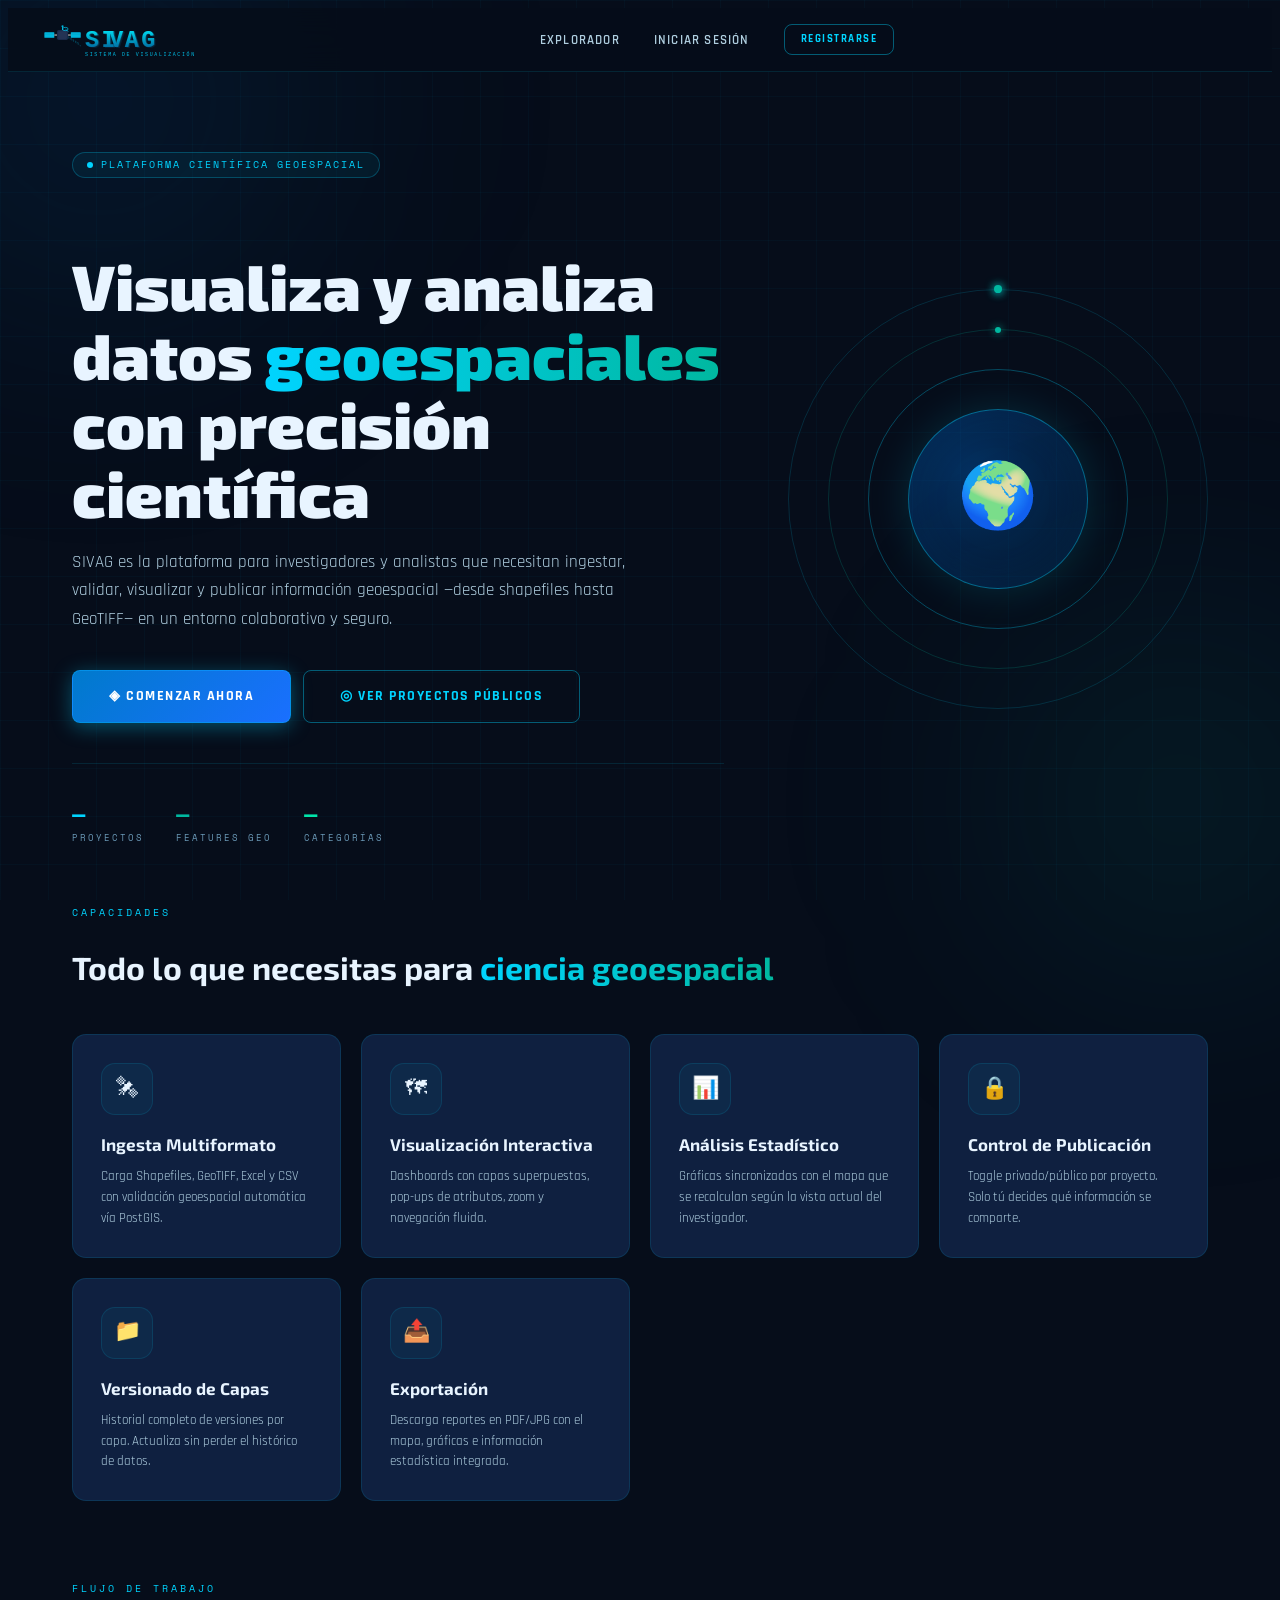
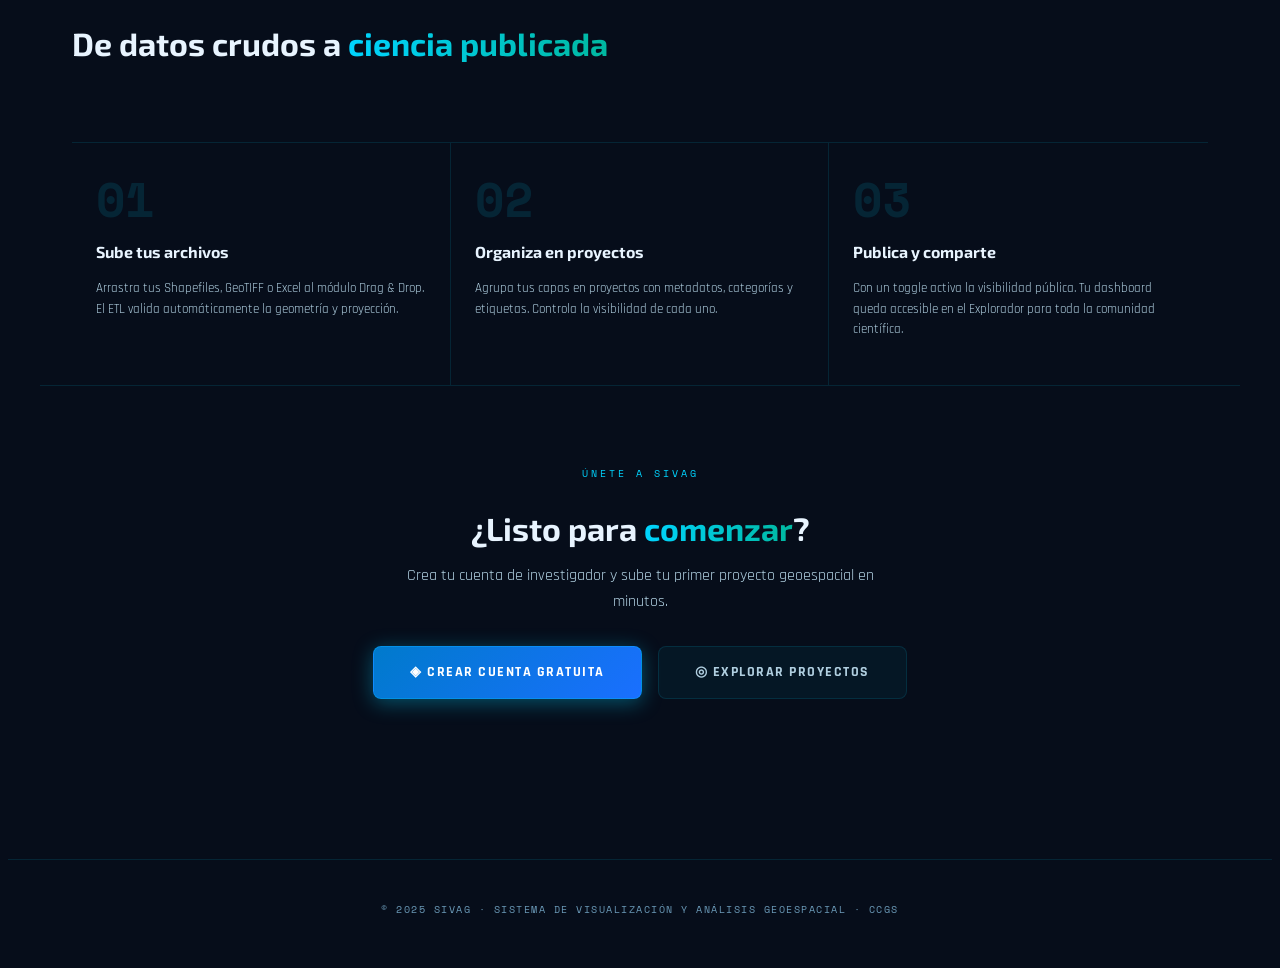
==== commit e1225015: "Preparación para despliegue en producción: gunicorn, variables de entorno, docker-compose.prod.yml" ====
--- a/frontend/index.html
+++ b/frontend/index.html
@@ -1,4 +1,4 @@
-<!DOCTYPE html>
+ <!DOCTYPE html>
 <html lang="es">
 <head>
   <meta charset="UTF-8" />
--- a/frontend/css/sivag.css
+++ b/frontend/css/sivag.css
@@ -24,8 +24,8 @@
   --accent-red:    #ff4466;
 
   --text-primary:  #e8f4ff;
-  --text-secondary:#7ab3cc;
-  --text-muted:    #3d6a82;
+  --text-secondary:#b0cfe0;
+  --text-muted:    #6b9ab8;
   --text-label:    #00d4ff;
 
   --border-dim:    rgba(0, 212, 255, 0.12);
@@ -358,6 +358,7 @@
 }
 
 .sv-label {
+  font-size: 11px;
   display: block;
   font-family: var(--font-mono);
   font-size: 10px;
@@ -400,6 +401,7 @@
 }
 
 .sv-field-error {
+  font-size: 11px;
   font-family: var(--font-mono);
   font-size: 10px;
   letter-spacing: 0.5px;
@@ -640,6 +642,7 @@
 }
 
 .sv-eyebrow {
+  font-size: 11px;
   font-family: var(--font-mono);
   font-size: 10px;
   letter-spacing: 3px;
@@ -814,6 +817,7 @@
 
 /* ── Tags / chips ─────────────────────────────────────────── */
 .sv-tag {
+  font-size: 11px;
   display: inline-flex;
   align-items: center;
   gap: 4px;
@@ -973,6 +977,7 @@
 }
 
 .sv-stat-label {
+  font-size: 11px;
   font-size: 11px;
   color: var(--text-muted);
   letter-spacing: 0.5px;
@@ -1397,4 +1402,4 @@
 @media (max-width: 480px) {
   .sv-role-selector { grid-template-columns: 1fr; }
   .sv-stats-row { grid-template-columns: 1fr; }
-}
+}
